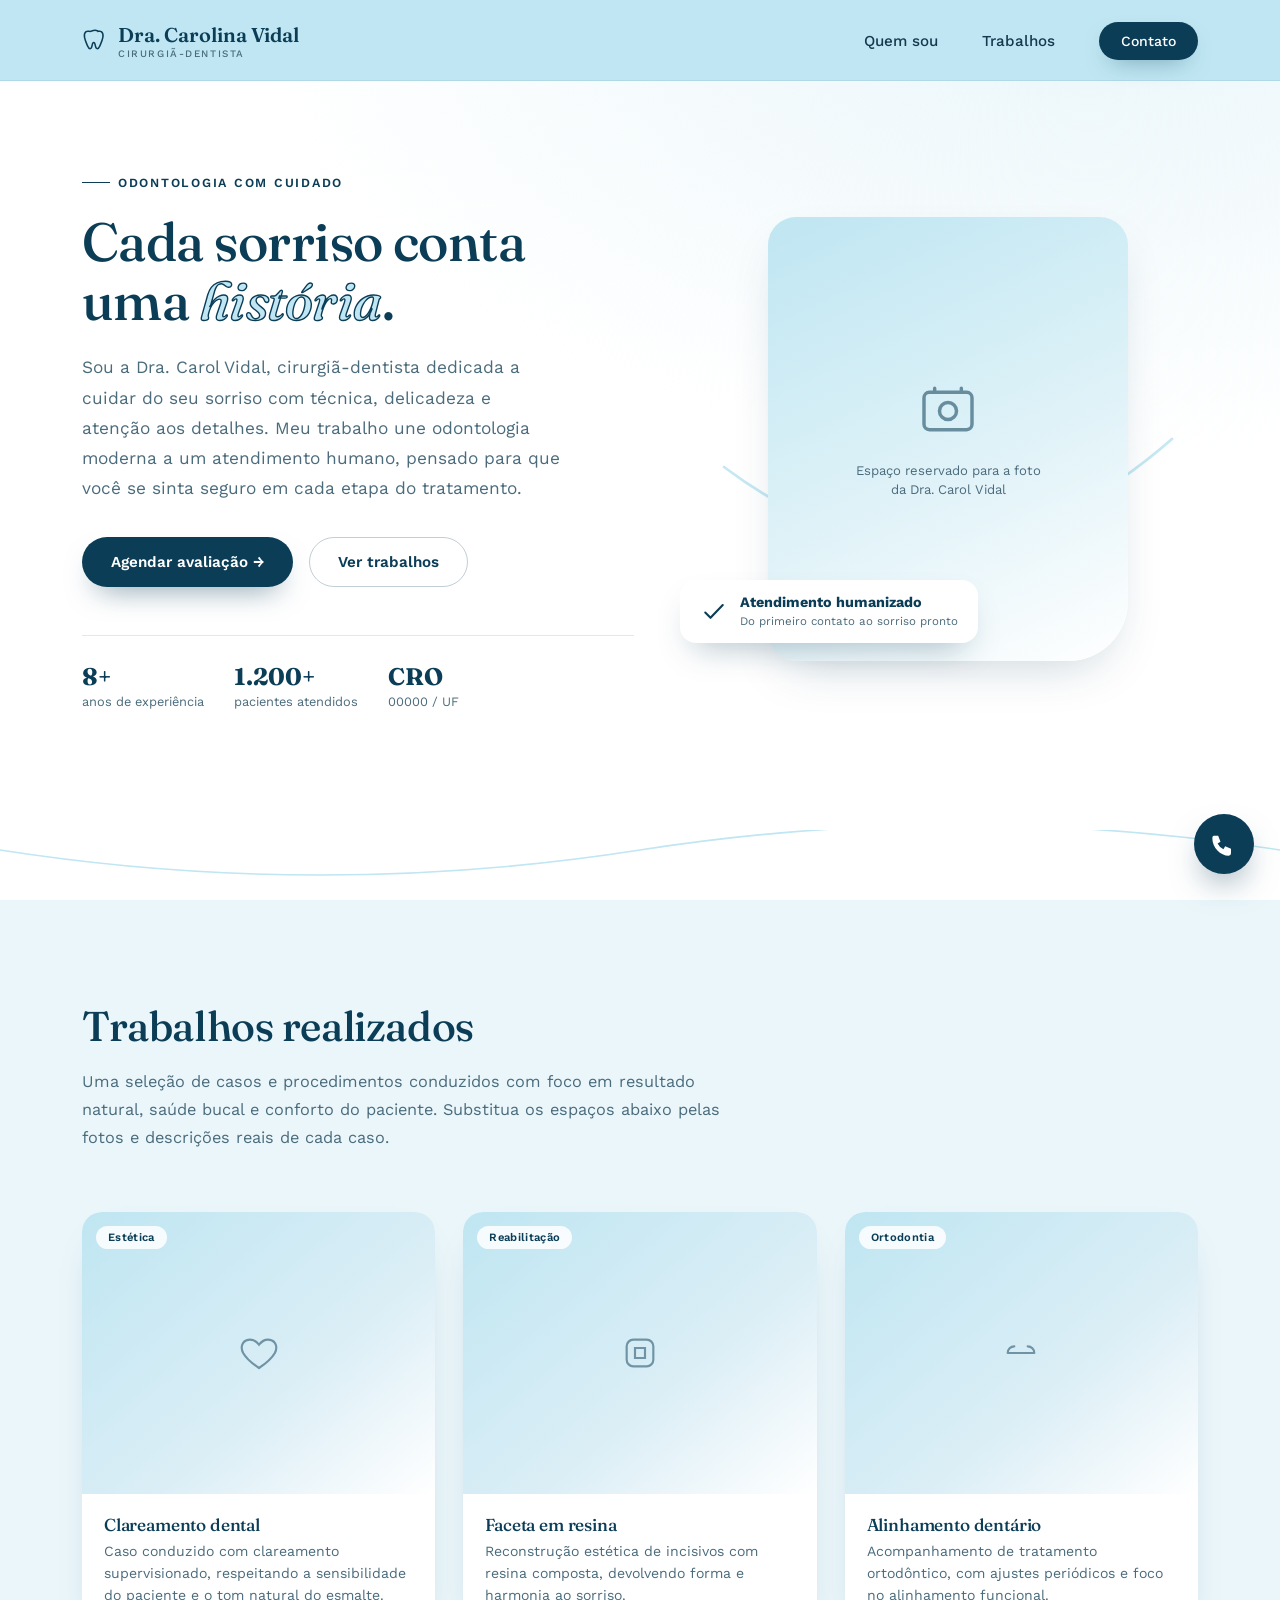
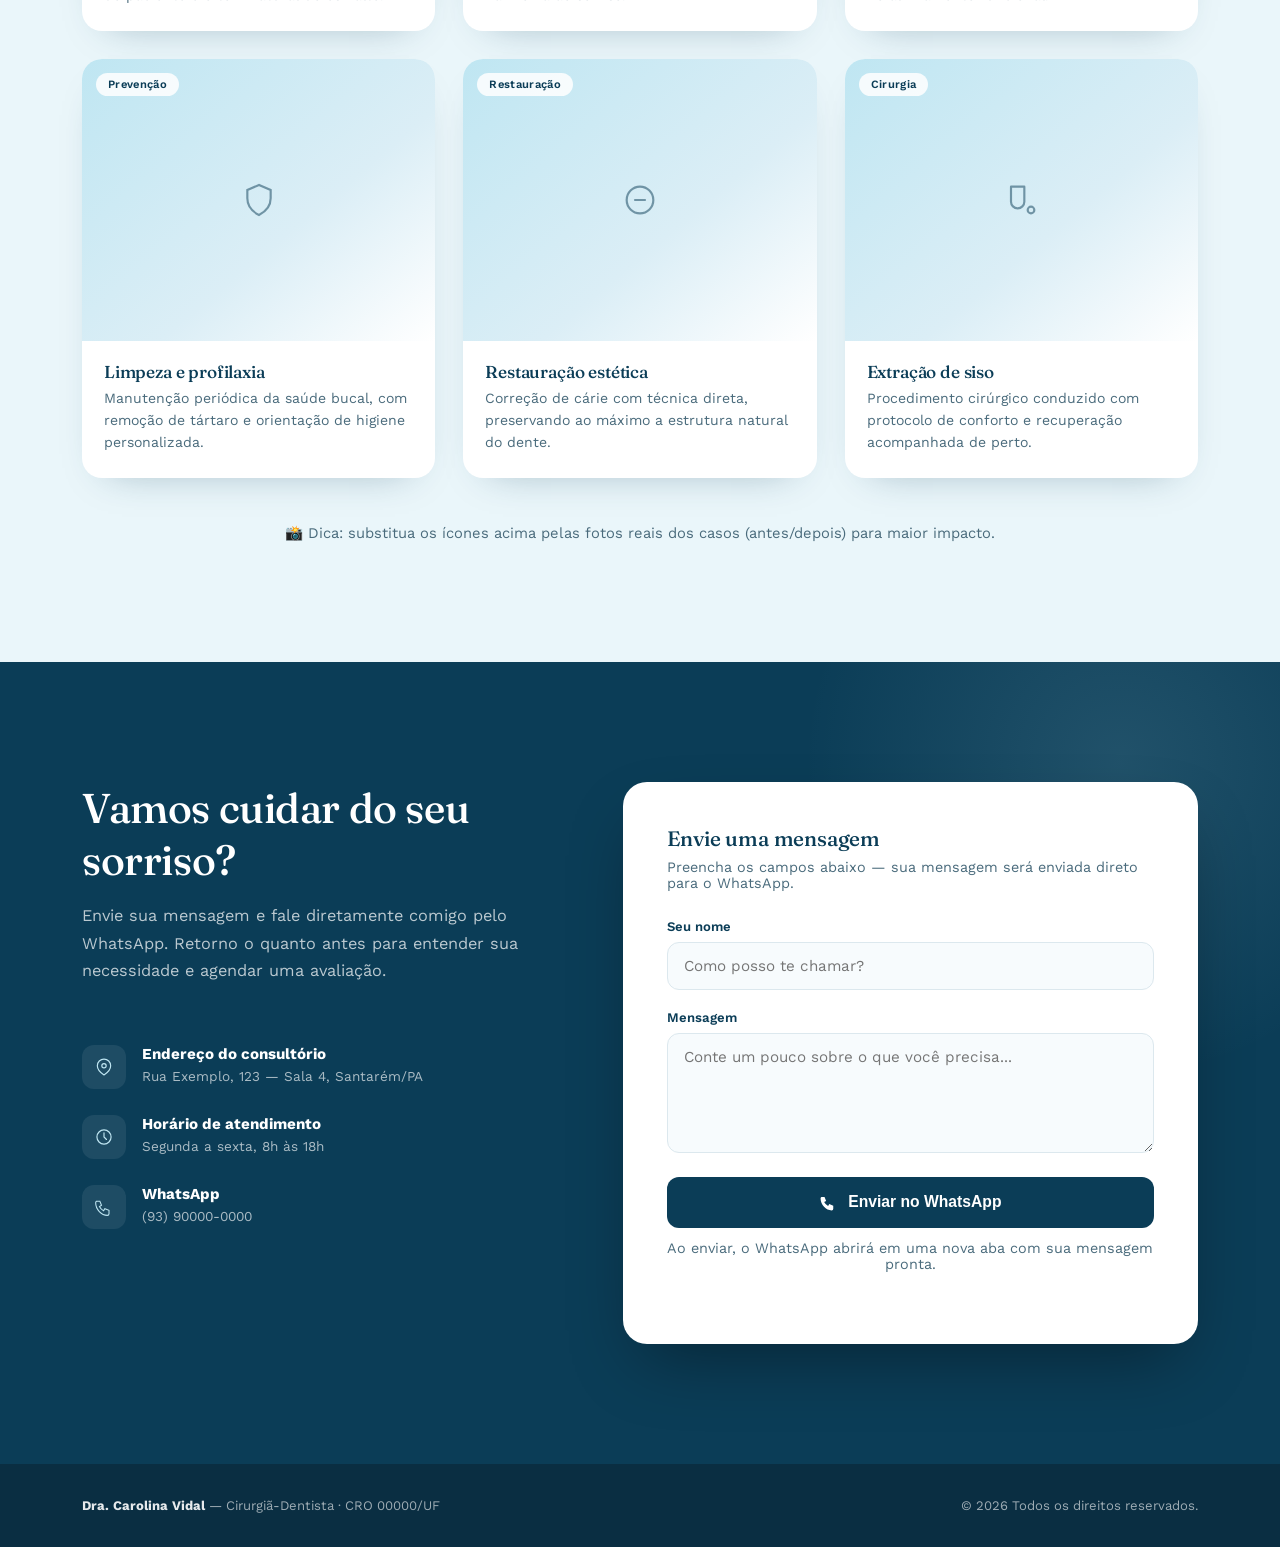
==== site carol/index.html @ 482da641 "sites" ====
<!DOCTYPE html>
<html lang="pt-BR">
<head>
<meta charset="UTF-8">
<meta name="viewport" content="width=device-width, initial-scale=1.0">
<title>Dra. Carol Vidal — Odontologia</title>
<link rel="preconnect" href="https://fonts.googleapis.com">
<link rel="preconnect" href="https://fonts.gstatic.com" crossorigin>
<link href="https://fonts.googleapis.com/css2?family=Fraunces:ital,opsz,wght@0,9..144,400;0,9..144,500;0,9..144,600;1,9..144,500&family=Work+Sans:wght@300;400;500;600;700&display=swap" rel="stylesheet">
<style>
  :root{
    --azul-escuro: #0B3D57;
    --azul-escuro-2: #0A2E42;
    --azul-claro: #BFE6F2;
    --azul-claro-2: #EAF6FA;
    --branco: #FFFFFF;
    --texto: #16394D;
    --texto-suave: #4A6B7C;
    --sombra: 0 20px 50px -20px rgba(11,61,87,0.25);
    --curva: cubic-bezier(.22,.98,.35,1);
  }

  *{box-sizing:border-box; margin:0; padding:0;}
  html{scroll-behavior:smooth;}
  body{
    font-family:'Work Sans', sans-serif;
    color:var(--texto);
    background:var(--branco);
    overflow-x:hidden;
    -webkit-font-smoothing:antialiased;
  }
  h1,h2,h3,.display{
    font-family:'Fraunces', serif;
    font-weight:500;
    letter-spacing:-0.01em;
    color:var(--azul-escuro);
  }
  a{text-decoration:none; color:inherit;}
  ul{list-style:none;}
  img{max-width:100%; display:block;}
  section{position:relative;}
  .container{
    max-width:1180px;
    margin:0 auto;
    padding:0 32px;
  }
  ::selection{background:var(--azul-claro); color:var(--azul-escuro-2);}

  /* reveal on scroll */
  .reveal{
    opacity:0;
    transform:translateY(28px);
    transition:opacity .9s var(--curva), transform .9s var(--curva);
  }
  .reveal.is-visible{opacity:1; transform:translateY(0);}
  .reveal-delay-1.is-visible{transition-delay:.1s;}
  .reveal-delay-2.is-visible{transition-delay:.2s;}
  .reveal-delay-3.is-visible{transition-delay:.3s;}

  @media (prefers-reduced-motion: reduce){
    .reveal, .reveal.is-visible{opacity:1; transform:none; transition:none;}
    *{animation:none !important;}
  }

  /* ---------- HEADER ---------- */
  header{
    position:fixed;
    top:0; left:0; right:0;
    z-index:1000;
    background:var(--azul-claro);
    backdrop-filter:blur(14px);
    -webkit-backdrop-filter:blur(14px);
    border-bottom:1px solid rgba(11,61,87,0.08);
    transition:box-shadow .4s var(--curva);
  }
  header.scrolled{box-shadow:0 8px 30px -18px rgba(11,61,87,0.35);}
  .nav-wrap{
    display:flex;
    align-items:center;
    justify-content:space-between;
    height:80px;
  }
  .logo{
    display:flex;
    align-items:center;
    gap:10px;
    font-family:'Fraunces', serif;
    font-size:1.25rem;
    color:var(--azul-escuro);
    font-weight:600;
  }
  .logo svg{width:26px; height:26px; flex-shrink:0;}
  .logo .sub{
    display:block;
    font-family:'Work Sans', sans-serif;
    font-size:.62rem;
    font-weight:500;
    letter-spacing:.16em;
    text-transform:uppercase;
    color:var(--texto-suave);
    margin-top:1px;
  }
  nav ul{
    display:flex;
    gap:44px;
    align-items:center;
  }
  nav a{
    font-size:.95rem;
    font-weight:500;
    color:var(--texto);
    position:relative;
    padding:6px 0;
    transition:color .3s;
  }
  nav a::after{
    content:'';
    position:absolute;
    left:0; bottom:0;
    width:0; height:2px;
    background:var(--azul-escuro);
    transition:width .35s var(--curva);
  }
  nav a:hover{color:var(--azul-escuro);}
  nav a:hover::after{width:100%;}
  .nav-cta{
    background:var(--azul-escuro);
    color:var(--branco) !important;
    padding:11px 22px;
    border-radius:100px;
    font-size:.88rem;
    transition:transform .35s var(--curva), background .3s, box-shadow .35s;
    box-shadow:0 10px 24px -12px rgba(11,61,87,0.55);
  }
  .nav-cta::after{display:none;}
  .nav-cta:hover{transform:translateY(-2px); background:var(--azul-escuro-2);}

  .burger{
    display:none;
    width:40px; height:40px;
    flex-direction:column;
    justify-content:center;
    align-items:center;
    gap:5px;
    background:none;
    border:none;
    cursor:pointer;
  }
  .burger span{
    width:24px; height:2px;
    background:var(--azul-escuro);
    transition:transform .3s var(--curva), opacity .3s;
  }
  .burger.open span:nth-child(1){transform:translateY(7px) rotate(45deg);}
  .burger.open span:nth-child(2){opacity:0;}
  .burger.open span:nth-child(3){transform:translateY(-7px) rotate(-45deg);}

  /* ---------- HERO / QUEM SOU ---------- */
  .hero{
    padding:168px 0 120px;
    background:
      radial-gradient(120% 100% at 85% 0%, var(--azul-claro-2) 0%, transparent 55%),
      var(--branco);
    overflow:hidden;
  }
  .hero-grid{
    display:grid;
    grid-template-columns:1.05fr .95fr;
    gap:64px;
    align-items:center;
  }
  .eyebrow{
    display:inline-flex;
    align-items:center;
    gap:8px;
    font-size:.78rem;
    font-weight:600;
    letter-spacing:.14em;
    text-transform:uppercase;
    color:var(--azul-escuro);
    margin-bottom:22px;
  }
  .eyebrow::before{
    content:'';
    width:28px; height:1px;
    background:var(--azul-escuro);
  }
  .hero h1{
    font-size:clamp(2.3rem, 4.2vw, 3.4rem);
    line-height:1.1;
    margin-bottom:22px;
  }
  .hero h1 em{
    font-style:italic;
    color:var(--azul-claro);
    -webkit-text-stroke:1.4px var(--azul-escuro);
  }
  .hero p.lead{
    font-size:1.08rem;
    line-height:1.75;
    color:var(--texto-suave);
    max-width:480px;
    margin-bottom:34px;
  }
  .hero-actions{display:flex; gap:16px; flex-wrap:wrap; margin-bottom:48px;}
  .btn-primary, .btn-ghost{
    display:inline-flex;
    align-items:center;
    gap:10px;
    padding:15px 28px;
    border-radius:100px;
    font-size:.95rem;
    font-weight:600;
    transition:transform .35s var(--curva), box-shadow .35s, background .3s, border-color .3s;
    cursor:pointer;
    border:1.5px solid transparent;
  }
  .btn-primary{
    background:var(--azul-escuro);
    color:var(--branco);
    box-shadow:0 14px 30px -14px rgba(11,61,87,0.6);
  }
  .btn-primary:hover{transform:translateY(-3px); background:var(--azul-escuro-2);}
  .btn-ghost{
    border-color:rgba(11,61,87,0.25);
    color:var(--azul-escuro);
    background:transparent;
  }
  .btn-ghost:hover{border-color:var(--azul-escuro); transform:translateY(-3px);}

  .credentials{
    display:flex;
    gap:30px;
    flex-wrap:wrap;
    border-top:1px solid rgba(11,61,87,0.12);
    padding-top:26px;
  }
  .credentials div strong{
    display:block;
    font-family:'Fraunces', serif;
    font-size:1.5rem;
    color:var(--azul-escuro);
  }
  .credentials div span{
    font-size:.8rem;
    color:var(--texto-suave);
  }

  .hero-photo-wrap{
    position:relative;
    display:flex;
    justify-content:center;
    align-items:center;
  }
  .arc-decor{
    position:absolute;
    width:130%;
    max-width:560px;
    top:50%; left:50%;
    transform:translate(-50%,-50%);
    z-index:0;
    opacity:.9;
  }
  .arc-decor path{
    fill:none;
    stroke:var(--azul-claro);
    stroke-width:2;
    stroke-linecap:round;
    stroke-dasharray:900;
    stroke-dashoffset:900;
    animation:draw 2.4s var(--curva) .3s forwards;
  }
  @keyframes draw{ to{stroke-dashoffset:0;} }

  .photo-card{
    position:relative;
    z-index:2;
    width:min(360px, 78vw);
    aspect-ratio:3/3.7;
    border-radius:28px 28px 60px 28px;
    background:linear-gradient(155deg, var(--azul-claro) 0%, #dff2f8 55%, var(--branco) 100%);
    box-shadow:var(--sombra);
    display:flex;
    align-items:center;
    justify-content:center;
    overflow:hidden;
    animation:float 6s ease-in-out infinite;
  }
  @keyframes float{
    0%,100%{transform:translateY(0);}
    50%{transform:translateY(-14px);}
  }
  .photo-card .ph-inner{
    text-align:center;
    color:var(--azul-escuro);
    padding:20px;
  }
  .photo-card .ph-inner svg{width:64px; height:64px; margin:0 auto 14px; opacity:.55;}
  .photo-card .ph-inner span{
    display:block;
    font-size:.82rem;
    color:var(--texto-suave);
    max-width:200px;
    margin:0 auto;
    line-height:1.5;
  }
  .badge-float{
    position:absolute;
    bottom:18px;
    left:-18px;
    z-index:3;
    background:var(--branco);
    padding:14px 20px;
    border-radius:16px;
    box-shadow:0 16px 34px -14px rgba(11,61,87,0.35);
    display:flex;
    align-items:center;
    gap:12px;
    animation:float 6s ease-in-out infinite;
    animation-delay:.4s;
  }
  .badge-float svg{width:28px; height:28px; color:var(--azul-escuro); flex-shrink:0;}
  .badge-float strong{display:block; font-size:.9rem; color:var(--azul-escuro);}
  .badge-float span{font-size:.72rem; color:var(--texto-suave);}

  /* ---------- DIVIDER SMILE ---------- */
  .smile-divider{
    display:block;
    width:100%;
    height:70px;
  }
  .smile-divider path{
    fill:none;
    stroke:var(--azul-claro);
    stroke-width:1.6;
  }

  /* ---------- TRABALHOS ---------- */
  .trabalhos{
    padding:100px 0 120px;
    background:var(--azul-claro-2);
  }
  .section-head{
    max-width:640px;
    margin-bottom:60px;
  }
  .section-head h2{
    font-size:clamp(1.9rem, 3.4vw, 2.6rem);
    margin-bottom:16px;
  }
  .section-head p{
    color:var(--texto-suave);
    font-size:1.02rem;
    line-height:1.7;
  }

  .grid-trabalhos{
    display:grid;
    grid-template-columns:repeat(3, 1fr);
    gap:28px;
  }
  .card-trabalho{
    background:var(--branco);
    border-radius:20px;
    overflow:hidden;
    box-shadow:0 16px 40px -26px rgba(11,61,87,0.4);
    transition:transform .5s var(--curva), box-shadow .5s var(--curva);
  }
  .card-trabalho:hover{
    transform:translateY(-8px);
    box-shadow:0 26px 50px -20px rgba(11,61,87,0.32);
  }
  .thumb{
    aspect-ratio:4/3.2;
    background:linear-gradient(140deg, var(--azul-claro), #dbeef6 60%, var(--branco));
    display:flex;
    align-items:center;
    justify-content:center;
    color:var(--azul-escuro);
    position:relative;
  }
  .thumb svg{width:40px; height:40px; opacity:.5;}
  .thumb .tag{
    position:absolute;
    top:14px; left:14px;
    background:rgba(255,255,255,.85);
    color:var(--azul-escuro);
    font-size:.7rem;
    font-weight:600;
    padding:5px 12px;
    border-radius:100px;
    letter-spacing:.03em;
  }
  .card-body{padding:20px 22px 24px;}
  .card-body h3{font-size:1.08rem; margin-bottom:6px;}
  .card-body p{font-size:.88rem; color:var(--texto-suave); line-height:1.55;}

  .trabalhos-note{
    margin-top:46px;
    text-align:center;
    color:var(--texto-suave);
    font-size:.92rem;
  }

  /* ---------- CONTATO ---------- */
  .contato{
    padding:120px 0;
    background:var(--azul-escuro);
    color:var(--branco);
    position:relative;
    overflow:hidden;
  }
  .contato::before{
    content:'';
    position:absolute;
    width:640px; height:640px;
    border-radius:50%;
    background:radial-gradient(circle, rgba(191,230,242,0.12), transparent 70%);
    top:-220px; right:-160px;
  }
  .contato-grid{
    display:grid;
    grid-template-columns:.9fr 1.1fr;
    gap:70px;
    position:relative;
    z-index:1;
  }
  .contato-info .section-head h2{color:var(--branco);}
  .contato-info .section-head p{color:rgba(255,255,255,0.72);}
  .info-list{margin-top:38px; display:flex; flex-direction:column; gap:26px;}
  .info-item{display:flex; gap:16px; align-items:flex-start;}
  .info-item .ic{
    width:44px; height:44px;
    border-radius:12px;
    background:rgba(255,255,255,0.08);
    display:flex; align-items:center; justify-content:center;
    flex-shrink:0;
  }
  .info-item .ic svg{width:20px; height:20px; color:var(--azul-claro);}
  .info-item strong{display:block; font-size:.95rem; margin-bottom:3px;}
  .info-item span{font-size:.85rem; color:rgba(255,255,255,0.65);}

  .form-card{
    background:var(--branco);
    border-radius:24px;
    padding:44px;
    box-shadow:0 30px 70px -20px rgba(0,0,0,0.4);
  }
  .form-card h3{font-size:1.3rem; margin-bottom:8px;}
  .form-card > p{font-size:.9rem; color:var(--texto-suave); margin-bottom:28px;}
  .field{margin-bottom:20px;}
  .field label{
    display:block;
    font-size:.82rem;
    font-weight:600;
    color:var(--azul-escuro);
    margin-bottom:8px;
  }
  .field input, .field textarea{
    width:100%;
    border:1.5px solid #dce8ee;
    background:#f7fbfd;
    border-radius:12px;
    padding:14px 16px;
    font-family:'Work Sans', sans-serif;
    font-size:.95rem;
    color:var(--texto);
    transition:border-color .3s, box-shadow .3s;
    resize:vertical;
  }
  .field textarea{min-height:120px;}
  .field input:focus, .field textarea:focus{
    outline:none;
    border-color:var(--azul-escuro);
    box-shadow:0 0 0 4px rgba(11,61,87,0.1);
  }
  .btn-send{
    width:100%;
    justify-content:center;
    background:var(--azul-escuro);
    color:var(--branco);
    border:none;
    padding:16px;
    border-radius:12px;
    font-size:.98rem;
    font-weight:600;
    display:flex;
    align-items:center;
    gap:10px;
    cursor:pointer;
    transition:transform .35s var(--curva), background .3s;
  }
  .btn-send:hover{transform:translateY(-2px); background:var(--azul-escuro-2);}
  .btn-send svg{width:19px; height:19px;}
  .form-hint{
    font-size:.76rem;
    color:var(--texto-suave);
    margin-top:12px;
    text-align:center;
  }

  /* ---------- FOOTER ---------- */
  footer{
    background:var(--azul-escuro-2);
    color:rgba(255,255,255,0.6);
    padding:34px 0;
    font-size:.82rem;
  }
  .footer-row{
    display:flex;
    justify-content:space-between;
    align-items:center;
    flex-wrap:wrap;
    gap:14px;
  }
  footer strong{color:rgba(255,255,255,0.9);}

  /* ---------- WHATSAPP FLOAT ---------- */
  .wa-float{
    position:fixed;
    bottom:26px; right:26px;
    width:60px; height:60px;
    border-radius:50%;
    background:var(--azul-escuro);
    display:flex; align-items:center; justify-content:center;
    box-shadow:0 16px 34px -12px rgba(11,61,87,0.6);
    z-index:900;
    animation:pulse 2.8s ease-in-out infinite;
    transition:transform .3s var(--curva);
  }
  .wa-float:hover{transform:scale(1.08);}
  .wa-float svg{width:28px; height:28px; color:var(--branco);}
  @keyframes pulse{
    0%,100%{box-shadow:0 16px 34px -12px rgba(11,61,87,0.6);}
    50%{box-shadow:0 16px 34px -12px rgba(11,61,87,0.6), 0 0 0 10px rgba(11,61,87,0.08);}
  }

  /* ---------- RESPONSIVE ---------- */
  @media (max-width:920px){
    .hero-grid{grid-template-columns:1fr; gap:56px;}
    .hero-photo-wrap{order:-1;}
    .contato-grid{grid-template-columns:1fr; gap:56px;}
    .grid-trabalhos{grid-template-columns:repeat(2, 1fr);}
  }

  @media (max-width:768px){
    nav ul.nav-links{
      position:fixed;
      top:80px; left:0; right:0;
      background:var(--branco);
      flex-direction:column;
      gap:0;
      align-items:stretch;
      padding:10px 24px 26px;
      border-bottom:1px solid rgba(11,61,87,0.08);
      transform:translateY(-130%);
      opacity:0;
      transition:transform .4s var(--curva), opacity .4s;
    }
    nav ul.nav-links.open{transform:translateY(0); opacity:1;}
    nav ul.nav-links li{width:100%;}
    nav ul.nav-links a{display:block; padding:14px 0; border-bottom:1px solid rgba(11,61,87,0.06);}
    nav ul.nav-links .nav-cta{text-align:center; margin-top:12px;}
    .burger{display:flex;}
    .hero{padding:130px 0 90px;}
    .credentials{gap:22px;}
    .grid-trabalhos{grid-template-columns:1fr;}
    .form-card{padding:30px 24px;}
    .footer-row{flex-direction:column; align-items:flex-start;}
  }
</style>
</head>
<body>

<header id="siteHeader">
  <div class="container nav-wrap">
    <a href="#topo" class="logo">
      <svg viewBox="0 0 24 24" fill="none" xmlns="http://www.w3.org/2000/svg">
        <path d="M12 3c-2.2 0-3.4 1.1-4.4 1.1C6.4 4.1 5 3.4 3.8 4.2 2.3 5.2 2 7.4 2.3 9.3c.4 2.6 1.6 5.4 2.6 7.7.6 1.4 1.2 3 2.6 3 1.5 0 1.6-1.8 1.9-3.3.2-1.1.5-2.4 1.4-2.4.9 0 1.2 1.3 1.4 2.4.3 1.5.4 3.3 1.9 3.3 1.4 0 2-1.6 2.6-3 1-2.3 2.2-5.1 2.6-7.7.3-1.9 0-4.1-1.5-5.1-1.2-.8-2.6-.1-3.8-.1C15.4 4.1 14.2 3 12 3Z" stroke="#0B3D57" stroke-width="1.4"/>
      </svg>
      <span>Dra. Carolina Vidal<span class="sub">Cirurgiã-Dentista</span></span>
    </a>

    <nav>
      <ul class="nav-links" id="navLinks">
        <li><a href="#quem-sou">Quem sou</a></li>
        <li><a href="#trabalhos">Trabalhos</a></li>
        <li><a href="#contato" class="nav-cta">Contato</a></li>
      </ul>
    </nav>

    <button class="burger" id="burgerBtn" aria-label="Abrir menu">
      <span></span><span></span><span></span>
    </button>
  </div>
</header>

<main id="topo">

  <!-- ================= SEÇÃO 1 — QUEM SOU ================= -->
  <section class="hero" id="quem-sou">
    <div class="container hero-grid">
      <div class="hero-text reveal">
        <span class="eyebrow">Odontologia com cuidado</span>
        <h1>Cada sorriso conta<br>uma <em>história</em>.</h1>
        <p class="lead">
          Sou a Dra. Carol Vidal, cirurgiã-dentista dedicada a cuidar do seu sorriso com
          técnica, delicadeza e atenção aos detalhes. Meu trabalho une odontologia
          moderna a um atendimento humano, pensado para que você se sinta seguro em
          cada etapa do tratamento.
        </p>
        <div class="hero-actions">
          <a href="#contato" class="btn-primary">Agendar avaliação →</a>
          <a href="#trabalhos" class="btn-ghost">Ver trabalhos</a>
        </div>
        <div class="credentials">
          <div><strong>8+</strong><span>anos de experiência</span></div>
          <div><strong>1.200+</strong><span>pacientes atendidos</span></div>
          <div><strong>CRO</strong><span>00000 / UF</span></div>
        </div>
      </div>

      <div class="hero-photo-wrap reveal reveal-delay-2">
        <svg class="arc-decor" viewBox="0 0 400 400">
          <path d="M40 220 Q 200 340 360 200" />
        </svg>
        <div class="photo-card">
          <div class="ph-inner">
            <svg viewBox="0 0 24 24" fill="none" xmlns="http://www.w3.org/2000/svg">
              <rect x="3" y="5" width="18" height="14" rx="2" stroke="#0B3D57" stroke-width="1.3"/>
              <circle cx="12" cy="12" r="3.2" stroke="#0B3D57" stroke-width="1.3"/>
              <path d="M7 5V3.5M17 5V3.5" stroke="#0B3D57" stroke-width="1.3" stroke-linecap="round"/>
            </svg>
            <span>Espaço reservado para a foto da Dra. Carol Vidal</span>
          </div>
        </div>
        <div class="badge-float">
          <svg viewBox="0 0 24 24" fill="none" xmlns="http://www.w3.org/2000/svg">
            <path d="M4.5 12.5 9 17l10.5-11" stroke="currentColor" stroke-width="1.8" stroke-linecap="round" stroke-linejoin="round"/>
          </svg>
          <div>
            <strong>Atendimento humanizado</strong>
            <span>Do primeiro contato ao sorriso pronto</span>
          </div>
        </div>
      </div>
    </div>
  </section>

  <svg class="smile-divider" viewBox="0 0 1200 70" preserveAspectRatio="none">
    <path d="M0 20 Q 300 70 600 20 T 1200 20"/>
  </svg>

  <!-- ================= SEÇÃO 2 — TRABALHOS ================= -->
  <section class="trabalhos" id="trabalhos">
    <div class="container">
      <div class="section-head reveal">
        <h2>Trabalhos realizados</h2>
        <p>Uma seleção de casos e procedimentos conduzidos com foco em resultado natural,
        saúde bucal e conforto do paciente. Substitua os espaços abaixo pelas fotos e
        descrições reais de cada caso.</p>
      </div>

      <div class="grid-trabalhos">

        <div class="card-trabalho reveal">
          <div class="thumb">
            <span class="tag">Estética</span>
            <svg viewBox="0 0 24 24" fill="none" xmlns="http://www.w3.org/2000/svg"><path d="M12 21s-7-4.6-9.5-9C.6 8.4 2 4.8 5.4 4.1 7.6 3.6 10 4.5 12 7c2-2.5 4.4-3.4 6.6-2.9 3.4.7 4.8 4.3 2.9 7.9C19 16.4 12 21 12 21Z" stroke="#0B3D57" stroke-width="1.3"/></svg>
          </div>
          <div class="card-body">
            <h3>Clareamento dental</h3>
            <p>Caso conduzido com clareamento supervisionado, respeitando a sensibilidade
            do paciente e o tom natural do esmalte.</p>
          </div>
        </div>

        <div class="card-trabalho reveal reveal-delay-1">
          <div class="thumb">
            <span class="tag">Reabilitação</span>
            <svg viewBox="0 0 24 24" fill="none" xmlns="http://www.w3.org/2000/svg"><rect x="4" y="4" width="16" height="16" rx="4" stroke="#0B3D57" stroke-width="1.3"/><path d="M9 9h6v6H9z" stroke="#0B3D57" stroke-width="1.3"/></svg>
          </div>
          <div class="card-body">
            <h3>Faceta em resina</h3>
            <p>Reconstrução estética de incisivos com resina composta, devolvendo forma
            e harmonia ao sorriso.</p>
          </div>
        </div>

        <div class="card-trabalho reveal reveal-delay-2">
          <div class="thumb">
            <span class="tag">Ortodontia</span>
            <svg viewBox="0 0 24 24" fill="none" xmlns="http://www.w3.org/2000/svg"><path d="M4 12h16M4 12a4 4 0 0 1 4-4M20 12a4 4 0 0 0-4-4" stroke="#0B3D57" stroke-width="1.3" stroke-linecap="round"/></svg>
          </div>
          <div class="card-body">
            <h3>Alinhamento dentário</h3>
            <p>Acompanhamento de tratamento ortodôntico, com ajustes periódicos e foco
            no alinhamento funcional.</p>
          </div>
        </div>

        <div class="card-trabalho reveal">
          <div class="thumb">
            <span class="tag">Prevenção</span>
            <svg viewBox="0 0 24 24" fill="none" xmlns="http://www.w3.org/2000/svg"><path d="M12 3 5 6v5c0 4.5 3 8 7 10 4-2 7-5.5 7-10V6l-7-3Z" stroke="#0B3D57" stroke-width="1.3"/></svg>
          </div>
          <div class="card-body">
            <h3>Limpeza e profilaxia</h3>
            <p>Manutenção periódica da saúde bucal, com remoção de tártaro e orientação
            de higiene personalizada.</p>
          </div>
        </div>

        <div class="card-trabalho reveal reveal-delay-1">
          <div class="thumb">
            <span class="tag">Restauração</span>
            <svg viewBox="0 0 24 24" fill="none" xmlns="http://www.w3.org/2000/svg"><circle cx="12" cy="12" r="8" stroke="#0B3D57" stroke-width="1.3"/><path d="M9 12h6" stroke="#0B3D57" stroke-width="1.3" stroke-linecap="round"/></svg>
          </div>
          <div class="card-body">
            <h3>Restauração estética</h3>
            <p>Correção de cárie com técnica direta, preservando ao máximo a estrutura
            natural do dente.</p>
          </div>
        </div>

        <div class="card-trabalho reveal reveal-delay-2">
          <div class="thumb">
            <span class="tag">Cirurgia</span>
            <svg viewBox="0 0 24 24" fill="none" xmlns="http://www.w3.org/2000/svg"><path d="M6 4v9a4 4 0 0 0 8 0V4M6 4h8" stroke="#0B3D57" stroke-width="1.3" stroke-linecap="round"/><circle cx="18" cy="18" r="2" stroke="#0B3D57" stroke-width="1.3"/></svg>
          </div>
          <div class="card-body">
            <h3>Extração de siso</h3>
            <p>Procedimento cirúrgico conduzido com protocolo de conforto e recuperação
            acompanhada de perto.</p>
          </div>
        </div>

      </div>

      <p class="trabalhos-note reveal">📸 Dica: substitua os ícones acima pelas fotos reais dos casos (antes/depois) para maior impacto.</p>
    </div>
  </section>

  <!-- ================= SEÇÃO 3 — CONTATO ================= -->
  <section class="contato" id="contato">
    <div class="container contato-grid">

      <div class="contato-info reveal">
        <div class="section-head">
          <h2>Vamos cuidar do seu sorriso?</h2>
          <p>Envie sua mensagem e fale diretamente comigo pelo WhatsApp. Retorno o
          quanto antes para entender sua necessidade e agendar uma avaliação.</p>
        </div>

        <div class="info-list">
          <div class="info-item">
            <div class="ic">
              <svg viewBox="0 0 24 24" fill="none" xmlns="http://www.w3.org/2000/svg"><path d="M20 10.5c0 6-8 11-8 11s-8-5-8-11a8 8 0 1 1 16 0Z" stroke="currentColor" stroke-width="1.4"/><circle cx="12" cy="10.5" r="2.6" stroke="currentColor" stroke-width="1.4"/></svg>
            </div>
            <div>
              <strong>Endereço do consultório</strong>
              <span>Rua Exemplo, 123 — Sala 4, Santarém/PA</span>
            </div>
          </div>
          <div class="info-item">
            <div class="ic">
              <svg viewBox="0 0 24 24" fill="none" xmlns="http://www.w3.org/2000/svg"><path d="M12 7v5l3 3" stroke="currentColor" stroke-width="1.4" stroke-linecap="round"/><circle cx="12" cy="12" r="8.5" stroke="currentColor" stroke-width="1.4"/></svg>
            </div>
            <div>
              <strong>Horário de atendimento</strong>
              <span>Segunda a sexta, 8h às 18h</span>
            </div>
          </div>
          <div class="info-item">
            <div class="ic">
              <svg viewBox="0 0 24 24" fill="none" xmlns="http://www.w3.org/2000/svg"><path d="M3 5h4l2 5-2.5 1.5a11 11 0 0 0 5 5L13 14l5 2v4a2 2 0 0 1-2 2C9 22 2 15 2 7a2 2 0 0 1 1-2Z" stroke="currentColor" stroke-width="1.3"/></svg>
            </div>
            <div>
              <strong>WhatsApp</strong>
              <span>(93) 90000-0000</span>
            </div>
          </div>
        </div>
      </div>

      <form class="form-card reveal reveal-delay-1" id="waForm">
        <h3>Envie uma mensagem</h3>
        <p>Preencha os campos abaixo — sua mensagem será enviada direto para o WhatsApp.</p>

        <div class="field">
          <label for="nome">Seu nome</label>
          <input type="text" id="nome" name="nome" placeholder="Como posso te chamar?" required>
        </div>

        <div class="field">
          <label for="mensagem">Mensagem</label>
          <textarea id="mensagem" name="mensagem" placeholder="Conte um pouco sobre o que você precisa..." required></textarea>
        </div>

        <button type="submit" class="btn-send">
          <svg viewBox="0 0 24 24" fill="none" xmlns="http://www.w3.org/2000/svg"><path d="M3 5h4l2 5-2.5 1.5a11 11 0 0 0 5 5L13 14l5 2v4a2 2 0 0 1-2 2C9 22 2 15 2 7a2 2 0 0 1 1-2Z" fill="currentColor"/></svg>
          Enviar no WhatsApp
        </button>
        <p class="form-hint">Ao enviar, o WhatsApp abrirá em uma nova aba com sua mensagem pronta.</p>
      </form>

    </div>
  </section>

</main>

<footer>
  <div class="container footer-row">
    <span><strong>Dra. Carolina Vidal</strong> — Cirurgiã-Dentista · CRO 00000/UF</span>
    <span>© 2026 Todos os direitos reservados.</span>
  </div>
</footer>

<a href="https://wa.me/5593900000000" target="_blank" rel="noopener" class="wa-float" aria-label="Fale no WhatsApp">
  <svg viewBox="0 0 24 24" fill="none" xmlns="http://www.w3.org/2000/svg"><path d="M3 5h4l2 5-2.5 1.5a11 11 0 0 0 5 5L13 14l5 2v4a2 2 0 0 1-2 2C9 22 2 15 2 7a2 2 0 0 1 1-2Z" fill="currentColor"/></svg>
</a>

<script>
  // ----- NÚMERO DE WHATSAPP -----
  // Substitua pelo número real (formato internacional, só números): país+DDD+número
  const WHATSAPP_NUMBER = "5593900000000";

  // ----- Header com sombra ao rolar -----
  const header = document.getElementById('siteHeader');
  window.addEventListener('scroll', () => {
    header.classList.toggle('scrolled', window.scrollY > 12);
  });

  // ----- Menu mobile -----
  const burger = document.getElementById('burgerBtn');
  const navLinks = document.getElementById('navLinks');
  burger.addEventListener('click', () => {
    burger.classList.toggle('open');
    navLinks.classList.toggle('open');
  });
  navLinks.querySelectorAll('a').forEach(a => {
    a.addEventListener('click', () => {
      burger.classList.remove('open');
      navLinks.classList.remove('open');
    });
  });

  // ----- Reveal on scroll -----
  const revealEls = document.querySelectorAll('.reveal');
  const io = new IntersectionObserver((entries) => {
    entries.forEach(entry => {
      if(entry.isIntersecting){
        entry.target.classList.add('is-visible');
        io.unobserve(entry.target);
      }
    });
  }, { threshold: 0.15 });
  revealEls.forEach(el => io.observe(el));

  // ----- Formulário -> WhatsApp -----
  const form = document.getElementById('waForm');
  form.addEventListener('submit', (e) => {
    e.preventDefault();
    const nome = document.getElementById('nome').value.trim();
    const mensagem = document.getElementById('mensagem').value.trim();

    const texto = `Olá, Dra. Carol! Me chamo ${nome}.\n\n${mensagem}`;
    const url = `https://wa.me/${WHATSAPP_NUMBER}?text=${encodeURIComponent(texto)}`;
    window.open(url, '_blank');
  });
</script>

</body>
</html>
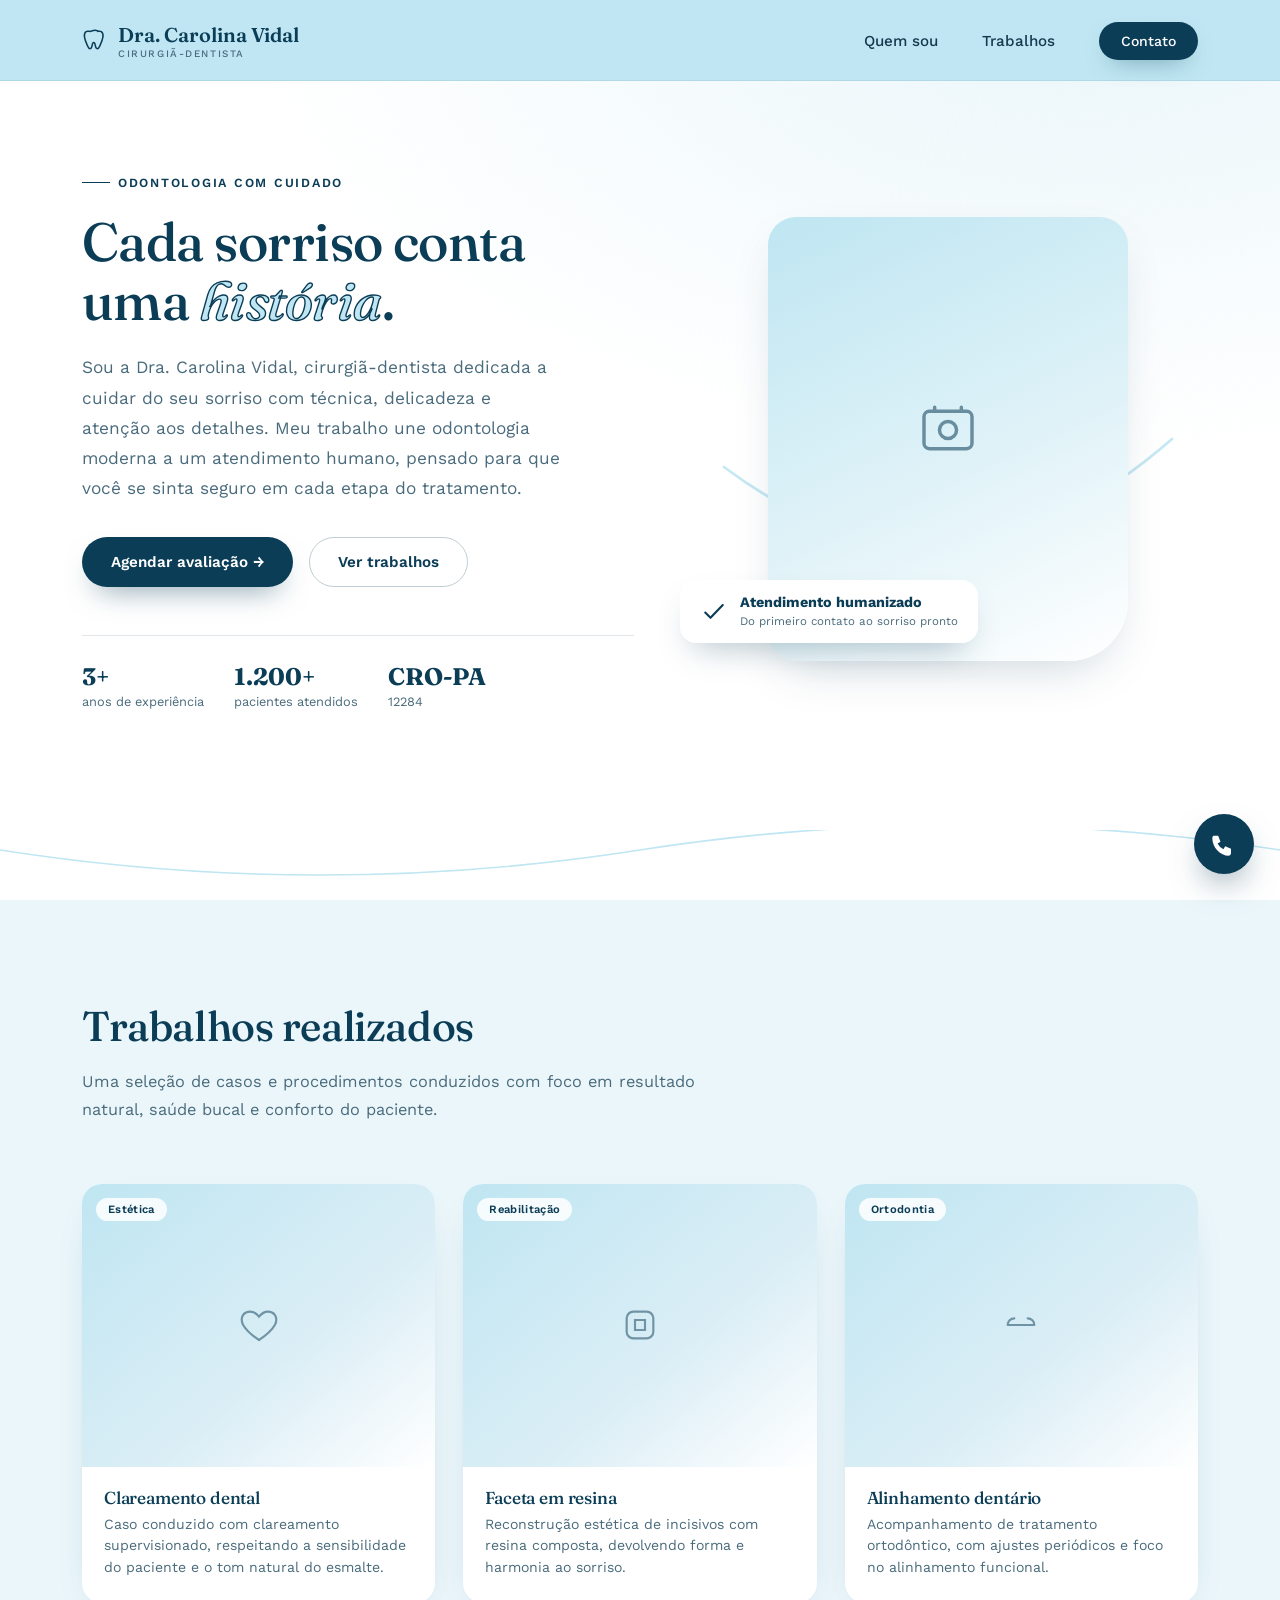
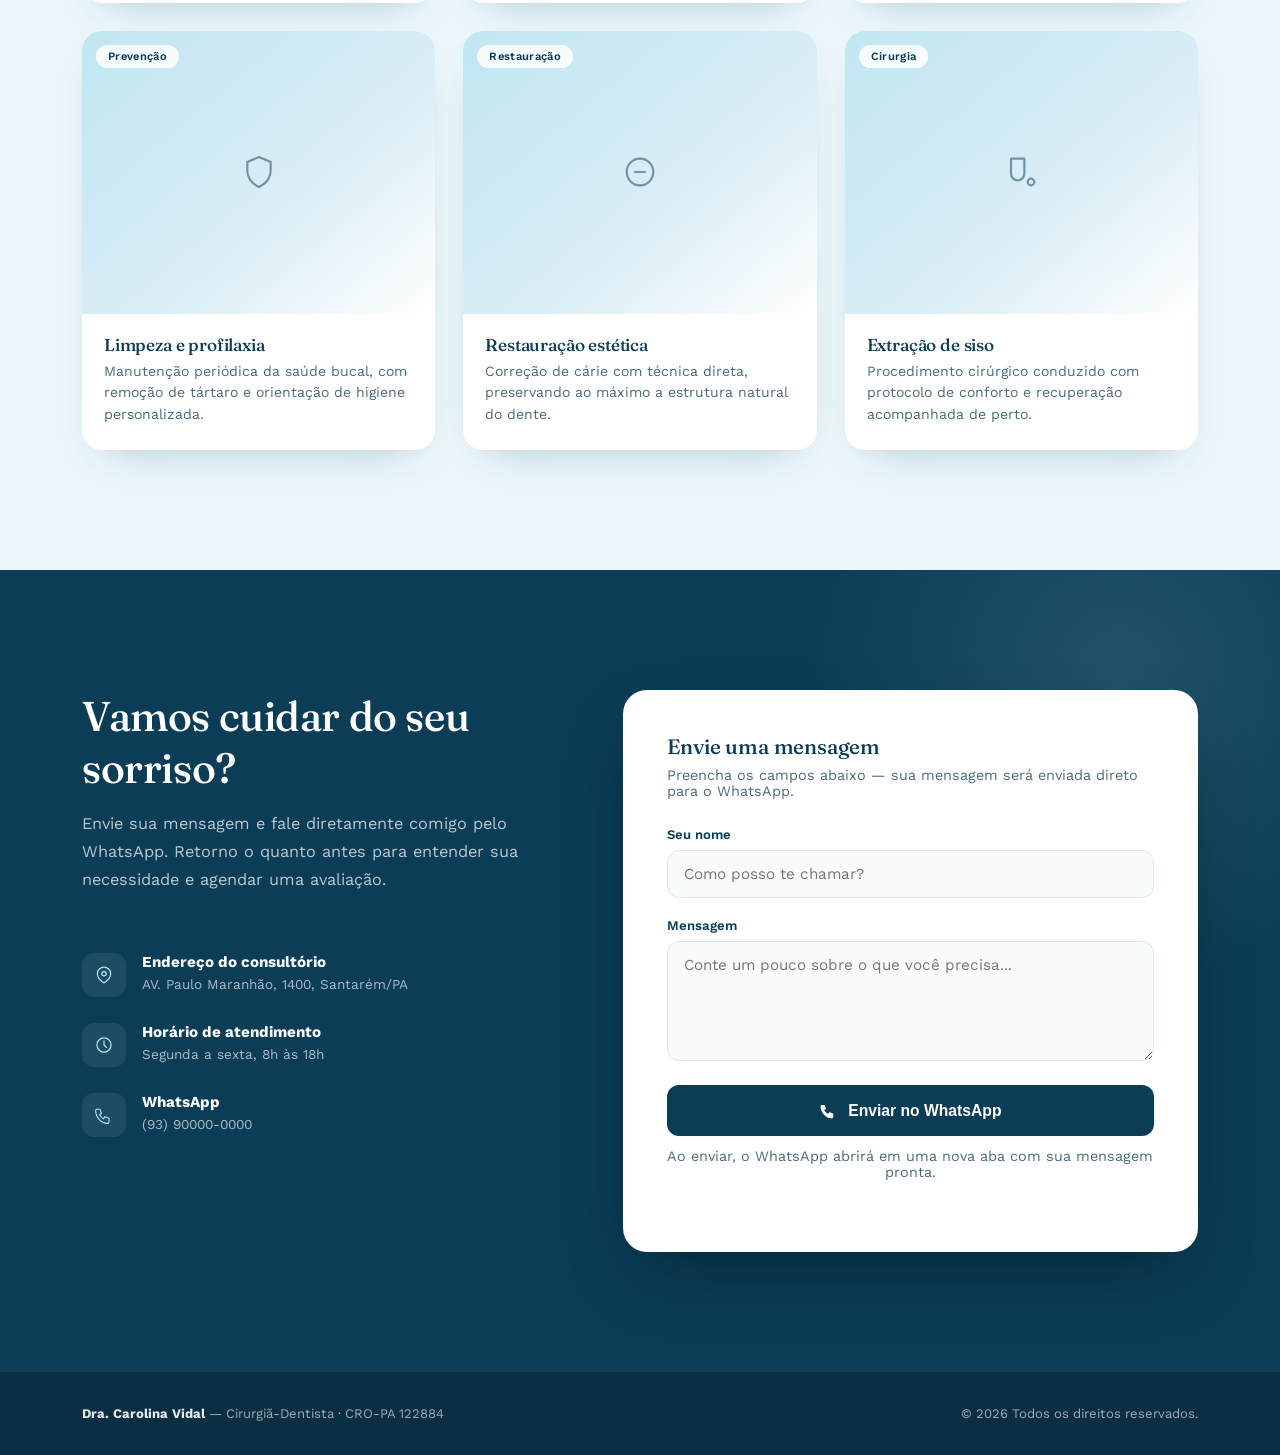
==== commit dedfdaa3: "up carol" ====
--- a/site carol/index.html
+++ b/site carol/index.html
@@ -604,7 +604,7 @@
         <span class="eyebrow">Odontologia com cuidado</span>
         <h1>Cada sorriso conta<br>uma <em>história</em>.</h1>
         <p class="lead">
-          Sou a Dra. Carol Vidal, cirurgiã-dentista dedicada a cuidar do seu sorriso com
+          Sou a Dra. Carolina Vidal, cirurgiã-dentista dedicada a cuidar do seu sorriso com
           técnica, delicadeza e atenção aos detalhes. Meu trabalho une odontologia
           moderna a um atendimento humano, pensado para que você se sinta seguro em
           cada etapa do tratamento.
@@ -614,9 +614,9 @@
           <a href="#trabalhos" class="btn-ghost">Ver trabalhos</a>
         </div>
         <div class="credentials">
-          <div><strong>8+</strong><span>anos de experiência</span></div>
+          <div><strong>3+</strong><span>anos de experiência</span></div>
           <div><strong>1.200+</strong><span>pacientes atendidos</span></div>
-          <div><strong>CRO</strong><span>00000 / UF</span></div>
+          <div><strong>CRO-PA</strong><span>12284</span></div>
         </div>
       </div>
 
@@ -631,7 +631,6 @@
               <circle cx="12" cy="12" r="3.2" stroke="#0B3D57" stroke-width="1.3"/>
               <path d="M7 5V3.5M17 5V3.5" stroke="#0B3D57" stroke-width="1.3" stroke-linecap="round"/>
             </svg>
-            <span>Espaço reservado para a foto da Dra. Carol Vidal</span>
           </div>
         </div>
         <div class="badge-float">
@@ -657,8 +656,7 @@
       <div class="section-head reveal">
         <h2>Trabalhos realizados</h2>
         <p>Uma seleção de casos e procedimentos conduzidos com foco em resultado natural,
-        saúde bucal e conforto do paciente. Substitua os espaços abaixo pelas fotos e
-        descrições reais de cada caso.</p>
+        saúde bucal e conforto do paciente.</p>
       </div>
 
       <div class="grid-trabalhos">
@@ -737,7 +735,7 @@
 
       </div>
 
-      <p class="trabalhos-note reveal">📸 Dica: substitua os ícones acima pelas fotos reais dos casos (antes/depois) para maior impacto.</p>
+      <!--<p class="trabalhos-note reveal">📸 Dica: substitua os ícones acima pelas fotos reais dos casos (antes/depois) para maior impacto.</p>-->
     </div>
   </section>
 
@@ -759,7 +757,7 @@
             </div>
             <div>
               <strong>Endereço do consultório</strong>
-              <span>Rua Exemplo, 123 — Sala 4, Santarém/PA</span>
+              <span>AV. Paulo Maranhão, 1400, Santarém/PA</span>
             </div>
           </div>
           <div class="info-item">
@@ -811,7 +809,7 @@
 
 <footer>
   <div class="container footer-row">
-    <span><strong>Dra. Carolina Vidal</strong> — Cirurgiã-Dentista · CRO 00000/UF</span>
+    <span><strong>Dra. Carolina Vidal</strong> — Cirurgiã-Dentista · CRO-PA 122884</span>
     <span>© 2026 Todos os direitos reservados.</span>
   </div>
 </footer>
